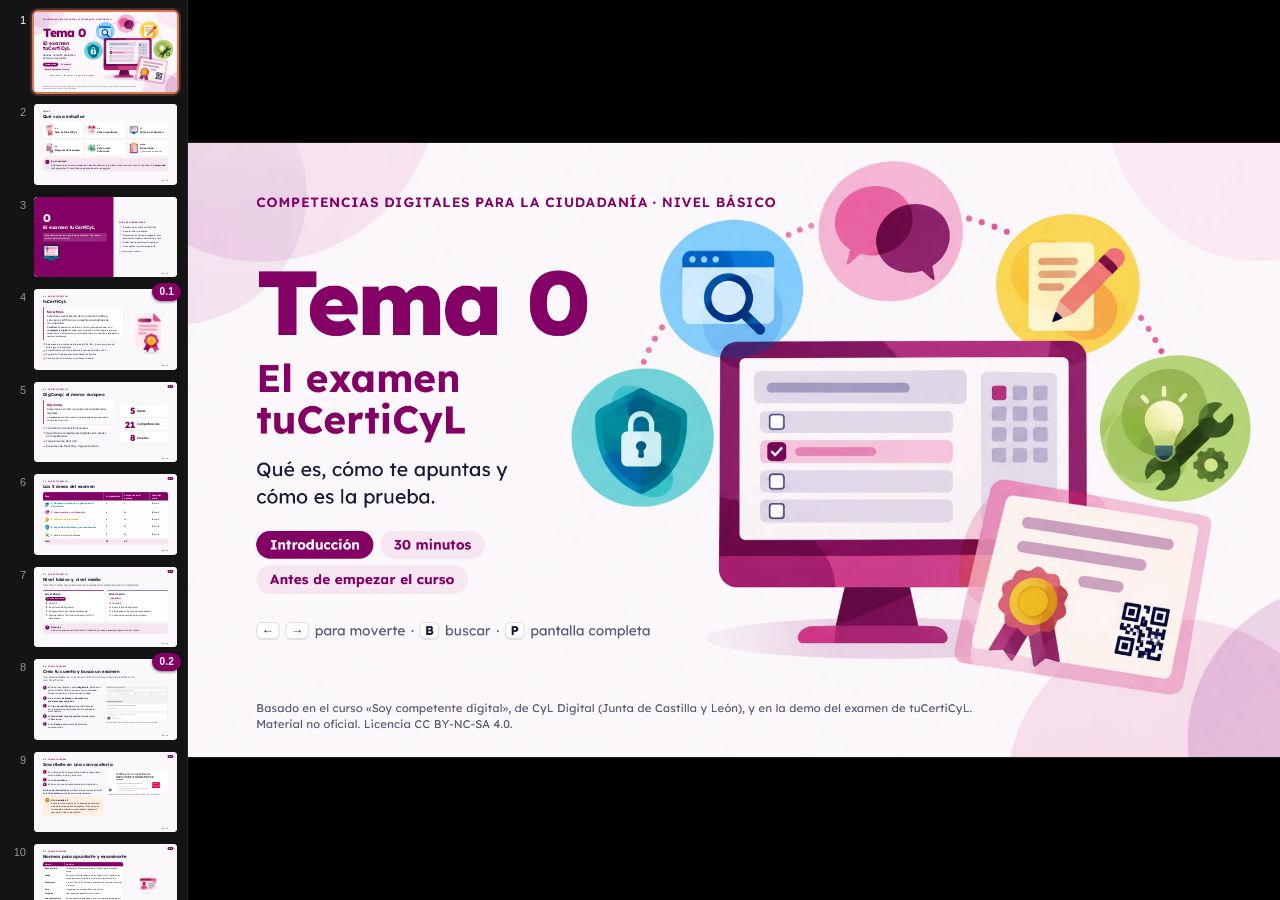
==== tema0/index.html @ 8c44b646 "Curso «Competencias digitales para la ciudadanía», nivel básico Temas 0 a 5 y simulacro del examen t" ====
<!DOCTYPE html>
<html lang="es">
<head>
<meta charset="utf-8">
<meta name="viewport" content="width=device-width, initial-scale=1">
<title>Tema 0 · El examen tuCertiCyL</title>
<link rel="preconnect" href="https://fonts.googleapis.com">
<link rel="preconnect" href="https://fonts.gstatic.com" crossorigin>
<link href="https://fonts.googleapis.com/css2?family=Lexend:wght@400;500;600;700;800&family=JetBrains+Mono:wght@500&display=swap" rel="stylesheet">
<link rel="icon" href="../assets/img/favicon.svg">
<link rel="stylesheet" href="../assets/cdc.css">
<style>
  /* Estilos propios del tema 0 (prefijo t0-) */
  /* Índice: 5 apartados y el Comprueba, en 3 columnas */
  .t0-indice { grid-template-columns: repeat(3, 1fr); gap: 24px; }
  .t0-indice a { grid-template-columns: 110px 1fr; gap: 22px; padding: 24px 26px; }
  .t0-indice .ico { width: 110px; }
  .t0-indice h3 { font-size: 32px; margin: 4px 0 6px; }
  /* Nombre de área con su icono y su color */
  .t0-area { display: flex; align-items: center; gap: 18px; color: var(--c); }
  .t0-area img { width: 60px; height: auto; flex: none; }
  .tabla tr.t0-total td { background: var(--area-claro); }
  /* Cómo se aprueba: un cuadrado por pregunta (oscuro = mínimo, claro = objetivo del curso) */
  .t0-cuadros { background: var(--blanco); border-radius: var(--radio); box-shadow: var(--sombra); padding: 26px 32px; display: flex; flex-direction: column; gap: 12px; font-size: var(--type-caption); }
  .t0-cuadros-tit { font-size: var(--type-small); font-weight: 700; }
  .t0-cuadros i { display: inline-block; width: 18px; height: 18px; border-radius: 4px; border: 2px solid var(--linea); background: var(--blanco); flex: none; }
  .t0-cuadros i.m { background: var(--ciruela); border-color: var(--ciruela); }
  .t0-cuadros i.o { background: var(--rosa); border-color: var(--rosa); }
  .t0-cuadros .leyenda { display: flex; flex-wrap: wrap; gap: 6px 26px; color: var(--gris); margin-bottom: 6px; }
  .t0-cuadros .leyenda span { display: inline-flex; align-items: center; gap: 10px; }
  .t0-cuadros .fila { display: grid; grid-template-columns: 228px 1fr 100px 78px 86px; align-items: center; gap: 8px; }
  .t0-cuadros .fila .a { font-weight: 600; white-space: nowrap; }
  .t0-cuadros .fila .q { display: flex; gap: 3px; }
  .t0-cuadros .fila .n { text-align: center; font-weight: 600; }
  .t0-cuadros .fila.cab-f { color: var(--gris); font-size: 20px; border-bottom: 2px solid var(--linea); padding-bottom: 6px; }
  .t0-cuadros .fila.cab-f .a, .t0-cuadros .fila.cab-f .n { font-weight: 600; }
  .t0-cuadros .total { border-top: 2px solid var(--linea); padding-top: 14px; margin-top: 4px; display: flex; flex-direction: column; gap: 12px; }
  .t0-cuadros .barra { position: relative; height: 26px; border-radius: 6px; background: var(--linea); margin-bottom: 30px; }
  .t0-cuadros .barra span { position: absolute; left: 0; top: 0; bottom: 0; background: var(--ciruela); border-radius: 6px; }
  .t0-cuadros .barra b { position: absolute; top: 100%; transform: translateX(-50%); margin-top: 4px; font-size: 22px; }
  /* Cifras grandes con su explicación */
  .t0-cifras { display: flex; flex-direction: column; gap: 22px; }
  .t0-cifra { display: flex; align-items: center; gap: 28px; background: var(--blanco); border-radius: var(--radio); padding: 18px 34px; box-shadow: var(--sombra); }
  .t0-cifra .cifra { font-size: 120px; min-width: 170px; text-align: right; }
  .t0-cifra .tx { font-size: var(--type-subtitle); font-weight: 600; line-height: 1.2; }
  .t0-cifra-v { display: flex; flex-direction: column; gap: 6px; }
  .t0-cifra-v .cifra { font-size: 130px; }
  /* Captura de la demo con marcas numeradas */
  .t0-pantalla { display: grid; grid-template-columns: 1fr auto; gap: 56px; align-items: start; }
  .t0-marcas { position: relative; width: fit-content; }
  .t0-marcas img { display: block; height: 590px; width: auto; border-radius: 16px; border: 2px solid var(--linea); box-shadow: 0 10px 40px rgba(26, 24, 56, .16); background: #fff; }
  .t0-m { position: absolute; width: 44px; height: 44px; margin: -22px 0 0 -22px; border-radius: 50%; background: var(--ciruela); color: #fff; font: 700 24px/44px 'Lexend', sans-serif; text-align: center; box-shadow: 0 0 0 4px #fff, 0 4px 14px rgba(0, 0, 0, .3); }
  /* Icono pequeño recortado del panel de la demo */
  .t0-icono-panel { height: 52px; width: auto; vertical-align: middle; border-radius: 8px; border: 2px solid var(--linea); background: #fff; margin: 0 6px; }
  /* Botón al tema siguiente sobre el fondo ciruela */
  .t0-btn-tema { background: var(--amarillo); color: var(--texto); }
  /* Portada: el subtítulo no llega a la ilustración */
  .portada > .sub:not(.marca):not(.pie-credito) { max-width: 520px; }
  /* Tablas: columnas que no se parten */
  .t0-sin-corte td:last-child, .t0-sin-corte th:last-child { white-space: nowrap; }
  .t0-sin-corte-1 td:first-child { white-space: nowrap; }
  /* Reto de práctica en dos columnas: enunciado y pista a la izquierda; opciones y corrección a la derecha */
  .t0-reto .preg { display: grid; grid-template-columns: 1fr 1fr; grid-auto-flow: row dense; column-gap: 56px; row-gap: 20px; align-content: start; }
  .t0-reto .preg > * { grid-column: 1; }
  .t0-reto .preg > .opciones { grid-column: 2; grid-row: 1 / span 3; align-self: start; }
  .t0-reto .preg > .pista-pasos { grid-row: 4 / span 2; }
  .t0-reto .preg > .botones { grid-column: 2; grid-row: 4; }
  .t0-reto .preg > .fb { grid-column: 2; grid-row: 5; }
  section.oscura .tarjeta.t0-fin { color: var(--texto); max-width: 620px; }
</style>
</head>
<body>

<deck-stage width="1920" height="1080">

<!-- ======================= Portada, índice y objetivos ======================= -->

<section class="portada" data-label="Portada" style="background-image:url(img/portada.webp)">
  <a class="marca" href="../">Competencias digitales para la ciudadanía · Nivel básico</a>
  <p class="num">Tema 0</p>
  <h1>El examen tuCertiCyL</h1>
  <p class="sub">Qué es, cómo te apuntas y cómo es la prueba.</p>
  <div class="datos"><span class="pill">Introducción</span><span class="pill clara">30 minutos</span><span class="pill clara">Antes de empezar el curso</span></div>
  <p class="pista-teclas"><kbd>←</kbd><kbd>→</kbd> para moverte <span>·</span> <kbd>B</kbd> buscar <span>·</span> <kbd>P</kbd> pantalla completa</p>
  <p class="pie-credito">Basado en el curso «Soy competente digital», de CyL Digital (Junta de Castilla y León), y en la demo del examen de tuCertiCyL. Material no oficial. Licencia CC BY-NC-SA 4.0.</p>
</section>

<section class="s" data-label="Índice">
  <div class="cab"><p class="etq">Tema 0</p><h2>Qué vas a estudiar</h2></div>
  <div class="cuerpo">
    <div class="indice-comp t0-indice">
      <a href="#c01"><img class="ico" src="img/ia/certificado.webp" alt=""><div><span class="n">0.1</span><h3>Qué es tuCertiCyL</h3></div></a>
      <a href="#c02"><img class="ico" src="img/ia/calendario.webp" alt=""><div><span class="n">0.2</span><h3>Cómo apuntarse</h3></div></a>
      <a href="#c03"><img class="ico" src="img/ia/examen.webp" alt=""><div><span class="n">0.3</span><h3>Cómo es el examen</h3></div></a>
      <a href="#c04"><img class="ico" src="img/ia/certificado-qr.webp" alt=""><div><span class="n">0.4</span><h3>Después del examen</h3></div></a>
      <a href="#c05"><img class="ico" src="img/ia/plan.webp" alt=""><div><span class="n">0.5</span><h3>Cómo usar este curso</h3></div></a>
      <a href="#comprueba"><img class="ico" src="img/ia/consejos.webp" alt=""><div><span class="n">Al final</span><h3>Comprueba</h3><span class="estado-comp" data-comp="0"></span></div></a>
    </div>
    <div class="caja examen"><span class="tt">En el examen</span>Este tema no es un área del examen. Explica cómo es la prueba y cómo usar el curso. Al final hay un <b>Comprueba</b> de 3 preguntas. Tu resultado se guarda en este navegador.</div>
  </div>
</section>

<section class="competencia" data-label="Qué vas a saber hacer">
  <div class="izq">
    <p class="n">0</p>
    <h2>El examen tuCertiCyL</h2>
    <p class="examen">Este tema no tiene preguntas en el examen. Te prepara para el día de la prueba.</p>
    <img class="ico" src="img/ia/examen.webp" alt="">
  </div>
  <div class="dcha">
    <h3>Qué vas a saber hacer</h3>
    <ol>
      <li>Explicar qué certifica tuCertiCyL.</li>
      <li>Apuntarte a un examen.</li>
      <li>Reconocer los tipos de pregunta: test, emparejar, ordenar, simulación y reto.</li>
      <li>Saber qué necesitas para aprobar.</li>
      <li>Usar este curso para prepararte.</li>
    </ol>
    <span class="estado-comp" data-comp="0"></span>
  </div>
</section>

<!-- ======================= 0.1 Qué es tuCertiCyL ======================= -->

<section class="s" data-label="tuCertiCyL" data-seccion="0.1" data-deck-id="c01" data-deck-section="0.1">
  <div class="cab"><p class="etq">0.1 · Qué es tuCertiCyL</p><h2>tuCertiCyL</h2></div>
  <div class="cuerpo">
    <div class="cols c-2-1 centro">
      <div style="display:flex;flex-direction:column;gap:28px">
        <div class="def"><span class="t">tuCertiCyL</span><p>tuCertiCyL es el sistema de la Junta de Castilla y León para certificar las competencias digitales de la ciudadanía.</p><p class="peq"><b>Certificar</b> es demostrar de forma oficial lo que sabes hacer. Una <b>competencia digital</b> es saber usar Internet y la tecnología para una tarea: buscar información, comunicarte, crear contenidos, protegerte o resolver problemas.</p></div>
        <ul class="lista peq">
          <li>Se parece a los niveles de idiomas (A1, A2, B1…), pero para el uso de Internet y la tecnología.</li>
          <li>El certificado es oficial: lo firma la Junta de Castilla y León.</li>
          <li>Es gratuito. Puedes examinarte desde los 14 años.</li>
          <li>Sirve para tu currículum y para buscar trabajo.</li>
        </ul>
      </div>
      <img class="ico g" src="img/ia/certificado.webp" alt="">
    </div>
  </div>
</section>

<section class="s" data-label="DigComp: el marco europeo" data-seccion="0.1">
  <div class="cab"><p class="etq">0.1 · Qué es tuCertiCyL</p><h2>DigComp: el marco europeo</h2></div>
  <div class="cuerpo">
    <div class="cols c-3-2 centro">
      <div style="display:flex;flex-direction:column;gap:28px">
        <div class="def"><span class="t">DigComp</span><p>DigComp es el marco europeo de competencias digitales.</p><p class="peq">Un <b>marco</b> es una lista común que dice qué tienes que saber hacer y en qué nivel.</p></div>
        <ul class="lista">
          <li>Lo ha hecho la Comisión Europea.</li>
          <li>Organiza las competencias digitales en 5 áreas y 21 competencias.</li>
          <li>Tiene 8 niveles, del 1 al 8.</li>
          <li>El examen de tuCertiCyL sigue este marco.</li>
        </ul>
      </div>
      <div class="t0-cifras">
        <div class="t0-cifra"><span class="cifra">5</span><span class="tx">áreas</span></div>
        <div class="t0-cifra"><span class="cifra">21</span><span class="tx">competencias</span></div>
        <div class="t0-cifra"><span class="cifra">8</span><span class="tx">niveles</span></div>
      </div>
    </div>
  </div>
</section>

<section class="s" data-label="Las 5 áreas del examen" data-seccion="0.1">
  <div class="cab"><p class="etq">0.1 · Qué es tuCertiCyL</p><h2>Las 5 áreas del examen</h2></div>
  <div class="cuerpo">
    <table class="tabla">
      <tr><th>Área</th><th>Competencias</th><th>Preguntas en el examen</th><th>Tema del curso</th></tr>
      <tr><td><span class="t0-area" style="--c:var(--a1)"><img src="../assets/img/area-informacion.webp" alt="">1 · Búsqueda, evaluación y gestión de la información</span></td><td>3</td><td>9</td><td>Tema 1</td></tr>
      <tr><td><span class="t0-area" style="--c:var(--a2)"><img src="../assets/img/area-comunicacion.webp" alt="">2 · Comunicación y colaboración</span></td><td>6</td><td>18</td><td>Tema 2</td></tr>
      <tr><td><span class="t0-area" style="--c:var(--a3)"><img src="../assets/img/area-creacion.webp" alt="">3 · Creación de contenidos</span></td><td>4</td><td>12</td><td>Tema 3</td></tr>
      <tr><td><span class="t0-area" style="--c:var(--a4)"><img src="../assets/img/area-seguridad.webp" alt="">4 · Seguridad, bienestar y uso responsable</span></td><td>4</td><td>12</td><td>Tema 4</td></tr>
      <tr><td><span class="t0-area" style="--c:var(--a5)"><img src="../assets/img/area-problemas.webp" alt="">5 · Resolución de problemas</span></td><td>4</td><td>12</td><td>Tema 5</td></tr>
      <tr class="t0-total"><td>Total</td><td><b>21</b></td><td><b>63</b></td><td></td></tr>
    </table>
  </div>
</section>

<section class="s" data-label="Nivel básico y nivel medio" data-seccion="0.1">
  <div class="cab"><p class="etq">0.1 · Qué es tuCertiCyL</p><h2>Nivel básico y nivel medio</h2><p class="entrada">tuCertiCyL tiene dos exámenes de competencias digitales para la ciudadanía.</p></div>
  <div class="cuerpo">
    <div class="tarjetas" style="--n:2">
      <div class="tarjeta"><h3>Nivel básico</h3><span class="pill" style="align-self:flex-start">Es el de este curso</span><ul class="lista peq"><li>Nivel A2.</li><li>Es el nivel 2 de DigComp.</li><li>63 preguntas: 3 por cada competencia.</li><li>Para aprobar: el 50 % de cada área y el 75 % del examen.</li></ul></div>
      <div class="tarjeta" style="border-top-color:var(--gris)"><h3>Nivel medio</h3><span class="pill clara" style="align-self:flex-start">Más difícil</span><ul class="lista peq"><li>Nivel B2.</li><li>Es el nivel 4 de DigComp.</li><li>63 preguntas: 3 por cada competencia.</li><li>Las mismas normas para aprobar.</li></ul></div>
    </div>
    <div class="caja"><span class="tt">Después</span>Este curso prepara el nivel básico. Cuando lo apruebes, puedes preparar el nivel medio.</div>
  </div>
</section>

<!-- ======================= 0.2 Cómo apuntarse ======================= -->

<section class="s" data-label="Crea tu cuenta y busca un examen" data-seccion="0.2" data-deck-id="c02" data-deck-section="0.2">
  <div class="cab"><p class="etq">0.2 · Cómo apuntarse</p><h2>Crea tu cuenta y busca un examen</h2><p class="entrada">Una <b>convocatoria</b> es un examen con fecha, hora y lugar. Te apuntas en la web tucerticyl.es.</p></div>
  <div class="cuerpo">
    <div class="cols" style="grid-template-columns:1fr 1.05fr;gap:56px">
      <ol class="pasos peq">
        <li>Entra en tucerticyl.es y pulsa <b>Regístrate</b>. Escribe tus datos, tu DNI o NIE, tu correo y una contraseña. Activa la cuenta con el correo que te llega.</li>
        <li>Abre el menú <b>Exámenes › Buscador de próximas convocatorias</b>.</li>
        <li>En <b>Tipo de certificación</b>, elige «Certificación en competencias digitales para la ciudadanía: nivel básico».</li>
        <li>En <b>Modalidad</b>, elige <b>Presencial</b>. Después elige tu <b>Provincia</b>.</li>
        <li>Pulsa <b>Buscar</b>. Sale la lista de próximas convocatorias.</li>
      </ol>
      <div>
        <figure class="foto" style="height:470px"><img src="img/capturas/buscador.png" alt="Buscador de convocatorias de tucerticyl.es con el nivel básico y la modalidad presencial elegidos"><figcaption class="credito">Buscador de convocatorias. Captura de la web tucerticyl.es (Junta de Castilla y León), 24-10-2026.</figcaption></figure>
        <p class="fuente">Captura de la web tucerticyl.es (Junta de Castilla y León), 24-10-2026.</p>
      </div>
    </div>
  </div>
</section>

<section class="s" data-label="Inscríbete en una convocatoria" data-seccion="0.2">
  <div class="cab"><p class="etq">0.2 · Cómo apuntarse</p><h2>Inscríbete en una convocatoria</h2></div>
  <div class="cuerpo">
    <div class="cols" style="grid-template-columns:1fr 1fr;gap:56px">
      <div style="display:flex;flex-direction:column;gap:28px">
        <ol class="pasos peq" style="counter-reset:paso 5">
          <li>En la lista, pulsa la convocatoria que te venga bien: mira la fecha, la hora y el centro.</li>
          <li>Pulsa <b>Inscribirme</b>.</li>
          <li>Entra con tu cuenta para terminar la inscripción.</li>
        </ol>
        <p class="peq">El <b>plazo de inscripción</b> es el último día para apuntarte. El botón <b>Ver normas</b> abre las normas del examen.</p>
        <div class="caja aviso"><span class="tt">Si no puedes ir</span>Cancela la inscripción en tu área personal de la web antes de que acabe el plazo. Si no vas y no la cancelas, cuenta como suspenso: esperas 1 mes para volver a apuntarte.</div>
      </div>
      <div>
        <figure class="foto" style="height:300px"><img src="img/capturas/convocatoria.png" alt="Página de una convocatoria de nivel básico con los botones Inscribirme y Ver normas"><figcaption class="credito">Página de una convocatoria. Captura de la web tucerticyl.es (Junta de Castilla y León), 24-10-2026.</figcaption></figure>
        <p class="fuente">Captura de la web tucerticyl.es (Junta de Castilla y León), 24-10-2026.</p>
      </div>
    </div>
  </div>
</section>

<section class="s" data-label="Normas para apuntarte y examinarte" data-seccion="0.2">
  <div class="cab"><p class="etq">0.2 · Cómo apuntarse</p><h2>Normas para apuntarte y examinarte</h2></div>
  <div class="cuerpo">
    <div class="cols c-2-1 centro">
      <table class="tabla peq">
        <tr><th>Norma</th><th>Qué dice</th></tr>
        <tr><td>Edad mínima</td><td>14 años para el examen presencial. 18 años para el examen online.</td></tr>
        <tr><td>Dónde</td><td>En un centro certificador, como los Espacios CyL Digital de las capitales de provincia. Desde los 18 años, también online.</td></tr>
        <tr><td>Documento</td><td>Lleva tu DNI o NIE. Durante el examen está encima de la mesa, a la vista.</td></tr>
        <tr><td>Hora</td><td>Llega al centro al menos 30 minutos antes.</td></tr>
        <tr><td>Prohibido</td><td>Usar apuntes o aparatos como el móvil.</td></tr>
        <tr><td>Una convocatoria por nivel</td><td>Solo puedes estar apuntado a una convocatoria de cada nivel.</td></tr>
        <tr><td>Si suspendes o no vas</td><td>Esperas 1 mes para volver a apuntarte.</td></tr>
      </table>
      <img class="ico m" src="img/ia/dni.webp" alt="">
    </div>
  </div>
</section>

<section class="s" data-label="Adaptaciones y lectura fácil" data-seccion="0.2">
  <div class="cab"><p class="etq">0.2 · Cómo apuntarse</p><h2>Adaptaciones del examen</h2><p class="entrada">Puedes pedir más tiempo, un ordenador adaptado o preguntas accesibles.</p></div>
  <div class="cuerpo">
    <div class="cols c-2-1 centro">
      <div style="display:flex;flex-direction:column;gap:24px">
        <div class="def"><span class="t">Lectura fácil</span><p>La <b>lectura fácil</b> es una forma de escribir con frases cortas y palabras sencillas.</p><p class="peq">El examen de nivel básico tiene una versión en lectura fácil. La ha adaptado Plena inclusión Castilla y León.</p></div>
        <div class="ruta-bloque"><span class="donde">Cómo se pide: al inscribirte o después, en tu área personal</span><div class="ruta"><span>Área personal</span><i>›</i><span>Próximos exámenes</span><i>›</i><span class="disp">Icono de accesibilidad</span></div></div>
        <div class="caja aviso"><span class="tt">Atención</span>Pídelo al menos 1 semana antes del examen. Necesitas un documento oficial que lo justifique.</div>
      </div>
      <img class="ico g" src="img/ia/adaptaciones.webp" alt="">
    </div>
  </div>
</section>

<!-- ======================= 0.3 Cómo es el examen ======================= -->

<section class="s" data-label="63 preguntas en 90 minutos" data-seccion="0.3" data-deck-id="c03" data-deck-section="0.3">
  <div class="cab"><p class="etq">0.3 · Cómo es el examen</p><h2>63 preguntas en 90 minutos</h2></div>
  <div class="cuerpo">
    <div class="tarjetas" style="--n:3">
      <div class="tarjeta sin-borde t0-cifra-v"><span class="cifra">63</span><p>preguntas: 3 por cada una de las 21 competencias.</p></div>
      <div class="tarjeta sin-borde t0-cifra-v"><span class="cifra">90</span><p>minutos: 1 hora y media.</p></div>
      <div class="tarjeta sin-borde t0-cifra-v"><span class="cifra">85</span><p>segundos de media por pregunta: 1 minuto y 25 segundos.</p></div>
    </div>
    <p>En cada competencia hay:</p>
    <div class="tarjetas" style="--n:2">
      <div class="tarjeta"><h3>2 preguntas de conocimientos</h3><p>Son de teoría. Por ejemplo, un test.</p></div>
      <div class="tarjeta"><h3>1 pregunta de habilidades</h3><p>Es práctica. Por ejemplo, una simulación o un reto.</p></div>
    </div>
    <div class="caja"><span class="tt">Cada examen es distinto</span>El programa del examen elige las preguntas al azar para cada persona.</div>
  </div>
</section>

<section class="s" data-label="Cómo se aprueba" data-seccion="0.3">
  <div class="cab"><p class="etq">0.3 · Cómo es el examen</p><h2>Cómo se aprueba</h2></div>
  <div class="cuerpo">
    <div class="cols" style="grid-template-columns:1fr 1.55fr;gap:44px">
      <div style="display:flex;flex-direction:column;gap:28px">
        <div class="def"><span class="t">Para aprobar</span><p>Aciertas al menos el <b>50 %</b> de las preguntas de cada área.</p><p>Y aciertas al menos el <b>75 %</b> de todas las preguntas del examen.</p></div>
        <p class="peq">Es la norma del examen real (ficha oficial). La demo pide más: el 75 % de cada área.</p>
        <div class="caja examen"><span class="tt">En este curso</span>El curso te prepara para acertar el 75 % en cada área. Así apruebas con las dos normas.</div>
      </div>
      <div class="t0-cuadros">
        <p class="t0-cuadros-tit">Cada cuadrado es una pregunta del examen</p>
        <div class="leyenda"><span><i class="m"></i>Mínimo para aprobar (50 %)</span><span><i class="o"></i>Objetivo del curso (75 %)</span><span><i></i>Resto</span></div>
        <div class="fila cab-f"><span class="a">Área</span><span class="q"></span><span class="n">Preguntas</span><span class="n">Mínimo</span><span class="n">Objetivo</span></div>
        <div class="fila"><span class="a">1 · Información</span><span class="q"><i class="m"></i><i class="m"></i><i class="m"></i><i class="m"></i><i class="m"></i><i class="o"></i><i class="o"></i><i></i><i></i></span><span class="n">9</span><span class="n">5</span><span class="n">7</span></div>
        <div class="fila"><span class="a">2 · Comunicación</span><span class="q"><i class="m"></i><i class="m"></i><i class="m"></i><i class="m"></i><i class="m"></i><i class="m"></i><i class="m"></i><i class="m"></i><i class="m"></i><i class="o"></i><i class="o"></i><i class="o"></i><i class="o"></i><i class="o"></i><i></i><i></i><i></i><i></i></span><span class="n">18</span><span class="n">9</span><span class="n">14</span></div>
        <div class="fila"><span class="a">3 · Creación</span><span class="q"><i class="m"></i><i class="m"></i><i class="m"></i><i class="m"></i><i class="m"></i><i class="m"></i><i class="o"></i><i class="o"></i><i class="o"></i><i></i><i></i><i></i></span><span class="n">12</span><span class="n">6</span><span class="n">9</span></div>
        <div class="fila"><span class="a">4 · Seguridad</span><span class="q"><i class="m"></i><i class="m"></i><i class="m"></i><i class="m"></i><i class="m"></i><i class="m"></i><i class="o"></i><i class="o"></i><i class="o"></i><i></i><i></i><i></i></span><span class="n">12</span><span class="n">6</span><span class="n">9</span></div>
        <div class="fila"><span class="a">5 · Problemas</span><span class="q"><i class="m"></i><i class="m"></i><i class="m"></i><i class="m"></i><i class="m"></i><i class="m"></i><i class="o"></i><i class="o"></i><i class="o"></i><i></i><i></i><i></i></span><span class="n">12</span><span class="n">6</span><span class="n">9</span></div>
        <div class="total">
          <p><b>Todo el examen:</b> 63 preguntas. Tienes que acertar al menos <b>48</b> (el 75 %).</p>
          <div class="barra" role="img" aria-label="Barra de 63 preguntas con 48 marcadas: el 75 %"><span style="width:76.19%"></span><b style="left:76.19%">48</b></div>
        </div>
      </div>
    </div>
  </div>
</section>

<section class="s" data-label="La pantalla del examen" data-seccion="0.3">
  <div class="cab"><p class="etq">0.3 · Cómo es el examen</p><h2>La pantalla del examen</h2><p class="entrada">Respondes en el orden que quieras. Puedes cambiar una respuesta, salvo en las simulaciones.</p></div>
  <div class="cuerpo">
    <div class="t0-pantalla">
      <ol class="pasos peq">
        <li><b>La pregunta.</b> Debajo, en rojo, cómo responder.</li>
        <li><b>Marcar ☆</b>: para revisarla después.</li>
        <li><b>Guardar</b>: guarda tu respuesta. Púlsalo siempre.</li>
        <li><b>Tiempo</b> que te queda.</li>
        <li><b>Preguntas respondidas.</b></li>
        <li><b>Finalizar examen</b>: terminas y ves el resultado.</li>
        <li><b>Panel por áreas</b>: pulsa un número para ir a esa pregunta. Las respondidas salen en rosa. La pregunta en la que estás también.</li>
      </ol>
      <div>
        <div class="t0-marcas">
          <img src="img/cyl/pantalla.png" alt="Pantalla de la pregunta 1 de la demo: la pregunta a la izquierda y el panel a la derecha">
          <span class="t0-m" style="left:-1.5%;top:16.6%">1</span>
          <span class="t0-m" style="left:54%;top:3.8%">2</span>
          <span class="t0-m" style="left:25.5%;top:94.6%">3</span>
          <span class="t0-m" style="left:73%;top:6.3%">4</span>
          <span class="t0-m" style="left:73%;top:13.8%">5</span>
          <span class="t0-m" style="left:78.5%;top:21.3%">6</span>
          <span class="t0-m" style="left:73%;top:31.8%">7</span>
        </div>
        <p class="fuente">Pantalla de la pregunta 1 de la demo de tuCertiCyL (Junta de Castilla y León).</p>
      </div>
    </div>
  </div>
</section>

<section class="s" data-label="Preguntas de test, emparejar y ordenar" data-seccion="0.3">
  <div class="cab"><p class="etq">0.3 · Cómo es el examen</p><h2>Preguntas de test, emparejar y ordenar</h2></div>
  <div class="cuerpo">
    <table class="tabla peq">
      <tr><th>Tipo</th><th>Cómo respondes</th><th>Ejemplo de la demo</th></tr>
      <tr><td>Test de una respuesta</td><td>Eliges una opción.</td><td>Pregunta 2: ¿cuál es la fuente más fiable?</td></tr>
      <tr><td>Test de varias respuestas</td><td>Eliges todas las correctas. El enunciado dice «puede haber más de una». A veces las opciones son imágenes.</td><td>Pregunta 1: ¿qué elementos son navegadores web?</td></tr>
      <tr><td>Emparejar</td><td>Ordenas la segunda lista para que cada elemento quede junto a su pareja.</td><td>Pregunta 9: SMS, chat y email.</td></tr>
      <tr><td>Ordenar</td><td>Pones los elementos en orden.</td><td>No sale en la demo. Hay una en el Comprueba de este tema.</td></tr>
    </table>
    <div class="cols c-3-2 centro" style="gap:48px">
      <div>
        <figure class="foto" style="height:250px"><img src="img/cyl/emparejar.png" alt="Pregunta de emparejar de la demo: SMS, chat y email con sus características"><figcaption class="credito">Pregunta 9 de la demo de tuCertiCyL (Junta de Castilla y León).</figcaption></figure>
        <p class="fuente">Pregunta 9 de la demo de tuCertiCyL (Junta de Castilla y León). En la captura ya está resuelta.</p>
      </div>
      <div class="caja"><span class="tt">Emparejar</span>La primera lista no se mueve. Arrastra los elementos de la segunda («ORDENA ESTA LISTA»). En este curso también puedes pulsar dos elementos para cambiarlos de sitio.</div>
    </div>
  </div>
</section>

<section class="s" data-label="Simulaciones" data-seccion="0.3">
  <div class="cab"><p class="etq">0.3 · Cómo es el examen</p><h2>Simulaciones</h2></div>
  <div class="cuerpo">
    <div class="cols c-3-2">
      <div style="display:flex;flex-direction:column;gap:28px">
        <div class="def"><span class="t">Simulación</span><p>Una simulación imita una pantalla de Windows o de un programa. Haces clic como en el ordenador de verdad.</p><p class="peq">En el panel, la lleva el icono ► (play): <img class="t0-icono-panel" src="img/cyl/icono-sim.png" alt="Pregunta 13 con el icono de simulación"></p></div>
        <ul class="lista peq">
          <li>Puedes fallar un clic. Con el segundo clic fallado, la pregunta queda <b>anulada</b>: no cuenta.</li>
          <li>Es la única pregunta en la que no puedes cambiar la respuesta.</li>
          <li>No puedes usar atajos de teclado, salvo que el enunciado lo diga.</li>
          <li>A veces también escribes un texto. Por ejemplo, una dirección de correo.</li>
          <li>Las pantallas son de Windows 10 y de programas antiguos, como Outlook 2016.</li>
        </ul>
      </div>
      <div>
        <figure class="foto" style="height:600px"><img src="img/cyl/simulacion.png" alt="Pregunta 13 de la demo: simulación del escritorio de Windows 10 con un pendrive"><figcaption class="credito">Pregunta 13 de la demo de tuCertiCyL (Junta de Castilla y León).</figcaption></figure>
        <p class="fuente">Pregunta 13 de la demo de tuCertiCyL (Junta de Castilla y León).</p>
      </div>
    </div>
  </div>
</section>

<section class="s" data-label="Prueba una simulación" data-seccion="0.3">
  <div class="cab"><p class="etq">0.3 · Prueba · pregunta 13 de la demo</p><h2>Prueba una simulación</h2></div>
  <div class="cuerpo">
    <div class="preg-bloque"><script type="application/json">
      {"tipo": "simulacion", "sim": "q13-usb", "ancho": 960,
       "enunciado": "Desconecta con seguridad el pendrive usb que tienes conectado en tu ordenador.",
       "instrucciones": "Haz la tarea en la pantalla, como en un ordenador de verdad. No uses atajos de teclado. Estas pantallas son las de la demo oficial del examen (Windows 10).",
       "explicacion": "Para quitar un USB sin perder datos, primero lo expulsas. Haz clic derecho en el icono PEN_DRIVE y elige **Expulsar**. Lo estudiarás en el tema 4."}
    </script></div>
    <p class="fuente">Pantallas de la pregunta 13 de la demo de tuCertiCyL (Junta de Castilla y León).</p>
  </div>
</section>

<section class="s" data-label="Retos" data-seccion="0.3">
  <div class="cab"><p class="etq">0.3 · Cómo es el examen</p><h2>Retos</h2></div>
  <div class="cuerpo">
    <div class="cols c-3-2">
      <div style="display:flex;flex-direction:column;gap:28px">
        <div class="def"><span class="t">Reto</span><p>Un reto es un ejercicio práctico con el ordenador. Lo resuelves con un programa, fuera del navegador.</p><p class="peq">En el panel, lo lleva el icono de un monitor: <img class="t0-icono-panel" src="img/cyl/icono-reto.png" alt="Pregunta 10 con el icono de reto"></p></div>
        <ol class="pasos peq">
          <li>Pulsa <b>Descargar</b> para bajar el archivo.</li>
          <li>Minimiza el navegador. No lo cierres.</li>
          <li>Abre el archivo con Office o LibreOffice y haz lo que pide el enunciado.</li>
          <li>Vuelve al navegador. Escribe la respuesta o elígela entre las opciones.</li>
          <li>Pulsa <b>Guardar</b>.</li>
        </ol>
      </div>
      <div style="display:flex;flex-direction:column;gap:20px">
        <div>
          <figure class="foto" style="height:420px"><img src="img/cyl/reto.png" alt="Pregunta 10 de la demo: reto con una hoja de cálculo para descargar y cuatro opciones"><figcaption class="credito">Pregunta 10 de la demo de tuCertiCyL (Junta de Castilla y León).</figcaption></figure>
          <p class="fuente">Pregunta 10 de la demo de tuCertiCyL (Junta de Castilla y León).</p>
        </div>
        <div class="caja ok"><span class="tt">Lo que cuenta</span>Solo cuenta el resultado, no cómo lo haces.</div>
      </div>
    </div>
  </div>
</section>

<section class="s" data-label="Prueba un reto" data-seccion="0.3">
  <div class="cab"><p class="etq">0.3 · Prueba · pregunta 10 de la demo</p><h2>Prueba un reto</h2></div>
  <div class="cuerpo">
    <div class="preg-bloque t0-reto"><script type="application/json">
      {"tipo": "reto", "archivo": "retos/Cuentas.xlsx",
       "enunciado": "Descárgate la siguiente hoja de cálculo, ábrela y suma la columna B en el lugar indicado. A continuación marca cuál es la cantidad resultante.",
       "instrucciones": "Descarga el archivo y resuélvelo con Excel. No cierres el navegador. Después elige la respuesta.",
       "pista": ["Abre el archivo con **Excel**.", "Haz clic en la celda **B20**, al lado de TOTAL.", "Escribe `=SUMA(B2:B19)` y pulsa **Intro**.", "Compara el resultado con las opciones, cifra a cifra."],
       "opciones": ["9169024545229 €", "9169025229", "19.710.717.050,00 €", "16.654.036.564,00"], "correcta": 1, "barajar": false,
       "explicacion": "La columna B suma 9169025229. Las otras opciones tienen otras cifras. En un reto, comprueba todas las cifras antes de elegir. Solo cuenta el resultado: también vale LibreOffice Calc."}
    </script></div>
    <p class="fuente">Archivo de la pregunta 10 de la demo de tuCertiCyL (Junta de Castilla y León).</p>
  </div>
</section>

<section class="s" data-label="Consejos para el día del examen" data-seccion="0.3">
  <div class="cab"><p class="etq">0.3 · Cómo es el examen</p><h2>Consejos para el día del examen</h2></div>
  <div class="cuerpo">
    <div class="cols c-2-1 centro">
      <ul class="lista">
        <li>Llega 30 minutos antes. Lleva tu DNI o NIE.</li>
        <li>Lee el enunciado entero antes de responder.</li>
        <li>En las simulaciones, mira toda la pantalla antes de hacer clic.</li>
        <li>Pulsa <b>Guardar</b> en cada pregunta. Si dudas, pulsa <b>Marcar</b> y vuelve al final.</li>
        <li>Mira el tiempo de vez en cuando. Tienes unos 85 segundos por pregunta.</li>
        <li>En los retos, minimiza el navegador. No lo cierres.</li>
      </ul>
      <img class="ico g" src="img/ia/consejos.webp" alt="">
    </div>
  </div>
</section>

<!-- ======================= 0.4 Después del examen ======================= -->

<section class="s" data-label="El resultado y el certificado" data-seccion="0.4" data-deck-id="c04" data-deck-section="0.4">
  <div class="cab"><p class="etq">0.4 · Después del examen</p><h2>El resultado y el certificado</h2></div>
  <div class="cuerpo">
    <div class="cols c-3-2">
      <div style="display:flex;flex-direction:column;gap:26px">
        <p>Al pulsar <b>Finalizar examen</b>, ves el resultado: el porcentaje de aciertos de cada área y la nota global. <b>Apto</b> significa aprobado.</p>
        <p class="peq gris" style="font-weight:700">SI APRUEBAS, DESCARGA TU CERTIFICADO</p>
        <ol class="pasos peq">
          <li>Entra en tucerticyl.es con tu cuenta.</li>
          <li>Arriba a la derecha, pulsa tu nombre y entra en <b>Mi perfil</b>.</li>
          <li>Busca el apartado <b>Certificados obtenidos</b>.</li>
          <li>Pulsa el icono de la flecha hacia abajo. El certificado se descarga en PDF.</li>
        </ol>
        <p class="peq">Tus notas también están en tu área personal, en la pestaña <b>Exámenes realizados</b> › <b>Ver notas</b>.</p>
      </div>
      <div>
        <figure class="foto" style="height:600px"><img src="img/cyl/resultado.png" alt="Pantalla de resultados de la demo: porcentaje de cada área y nota global Apto"><figcaption class="credito">Pantalla de resultados de la demo de tuCertiCyL (Junta de Castilla y León).</figcaption></figure>
        <p class="fuente">Pantalla de resultados de la demo de tuCertiCyL (Junta de Castilla y León).</p>
      </div>
    </div>
  </div>
</section>

<section class="s" data-label="Tu certificado" data-seccion="0.4">
  <div class="cab"><p class="etq">0.4 · Después del examen</p><h2>Tu certificado</h2></div>
  <div class="cuerpo">
    <div class="cols c-2-1 centro">
      <div style="display:flex;flex-direction:column;gap:26px">
        <table class="tabla">
          <tr><th>Qué tiene</th><th>Para qué sirve</th></tr>
          <tr><td>Firma de la Junta de Castilla y León</td><td>Es un certificado oficial y electrónico, en PDF.</td></tr>
          <tr><td>Código QR</td><td>Con la cámara del móvil, cualquiera comprueba que es auténtico y que está vigente. <b>Vigente</b> significa que no ha caducado.</td></tr>
          <tr><td>Fecha</td><td>Caduca a los 4 años.</td></tr>
          <tr><td>Icono de la cadena</td><td>Te da un enlace para compartirlo. Pulsa <b>Copiar enlace</b> y ponlo en tu currículum o en LinkedIn.</td></tr>
        </table>
        <p class="peq">También puedes comprobar un certificado en tucerticyl.es › <b>Exámenes</b> › <b>Verificar diploma</b>.</p>
      </div>
      <img class="ico g" src="img/ia/certificado-qr.webp" alt="">
    </div>
  </div>
</section>

<!-- ======================= 0.5 Cómo usar este curso ======================= -->

<section class="s" data-label="Cómo está organizado el curso" data-seccion="0.5" data-deck-id="c05" data-deck-section="0.5">
  <div class="cab"><p class="etq">0.5 · Cómo usar este curso</p><h2>Cómo está organizado el curso</h2></div>
  <div class="cuerpo">
    <div class="cols" style="grid-template-columns:1.3fr 1fr;gap:56px">
      <table class="tabla peq t0-sin-corte">
        <tr><th>Tema</th><th>Tiempo</th></tr>
        <tr><td>Tema 0 · El examen tuCertiCyL</td><td>30 minutos</td></tr>
        <tr><td>Tema 1 · Buscar y gestionar información</td><td>2 horas</td></tr>
        <tr><td>Tema 2 · Comunicación y colaboración</td><td>3 horas</td></tr>
        <tr><td>Tema 3 · Creación de contenidos</td><td>2 horas y media</td></tr>
        <tr><td>Tema 4 · Seguridad, bienestar y uso responsable</td><td>2 horas y media</td></tr>
        <tr><td>Tema 5 · Resolución de problemas</td><td>2 horas</td></tr>
        <tr><td>Simulacro del examen</td><td>1 hora y media</td></tr>
        <tr class="t0-total"><td>Total</td><td><b>Unas 14 horas</b></td></tr>
      </table>
      <div style="display:flex;flex-direction:column;gap:22px">
        <p class="peq gris" style="font-weight:700">CADA COMPETENCIA TIENE</p>
        <ol class="pasos peq">
          <li><b>Qué vas a saber hacer</b>: lo que aprendes.</li>
          <li><b>Explicación</b>: diapositivas con lo que entra en el examen.</li>
          <li><b>Así lo pregunta el examen</b>: una pregunta de la demo o del mismo estilo, explicada.</li>
          <li><b>Comprueba</b>: 3 preguntas como las del examen.</li>
        </ol>
        <p class="peq">Cada tema termina con un resumen y un test de repaso. Al final está el <b>simulacro</b>: un examen completo de 63 preguntas.</p>
      </div>
    </div>
  </div>
</section>

<section class="s" data-label="Tu plan de estudio" data-seccion="0.5">
  <div class="cab"><p class="etq">0.5 · Cómo usar este curso</p><h2>Tu plan de estudio</h2></div>
  <div class="cuerpo">
    <div class="cols c-3-2">
      <ol class="pasos">
        <li>Haz un tema por semana, en orden.</li>
        <li>Repite cada <b>Comprueba</b> hasta acertar las 3 preguntas.</li>
        <li>Haz la demo oficial en tucerticyl.es/demo.</li>
        <li>Haz el simulacro hasta acertar el 75 % en cada área.</li>
        <li>Apúntate al examen.</li>
      </ol>
      <div style="display:flex;flex-direction:column;gap:26px">
        <div class="tarjeta">
          <h3>Teclas del curso</h3>
          <p><kbd>←</kbd> <kbd>→</kbd> retroceder y avanzar</p>
          <p><kbd>B</kbd> buscar en el tema</p>
          <p><kbd>P</kbd> pantalla completa</p>
          <p>La pastilla de arriba a la derecha (por ejemplo, <b>0.5</b>) te lleva al índice del tema.</p>
        </div>
        <div class="caja aviso"><span class="tt">Tu progreso</span>Se guarda en este navegador. Usa siempre el mismo ordenador y el mismo navegador.</div>
      </div>
    </div>
  </div>
</section>

<!-- ======================= Comprueba y cierre ======================= -->

<section class="s" data-label="Comprueba del tema 0" data-seccion="R" data-deck-id="comprueba" data-deck-section="R">
  <div class="cab"><p class="etq">Tema 0 · El examen tuCertiCyL</p><h2>Comprueba lo que has aprendido</h2></div>
  <div class="cuerpo">
    <div class="comprueba" data-comp="0"><script type="application/json">[
      {"tipo": "test", "enunciado": "¿Cuántas preguntas tiene el examen de nivel básico?",
       "opciones": ["20", "21", "63", "90"], "correcta": 2,
       "explicacion": "El examen tiene 63 preguntas: 3 por cada una de las 21 competencias. La demo tiene solo 20. Y 90 son los minutos que dura."},
      {"tipo": "test", "enunciado": "En una simulación haces un clic en un sitio equivocado. ¿Qué pasa?",
       "opciones": ["La pregunta queda anulada", "Puedes intentarlo una vez más", "Puedes intentarlo todas las veces que quieras", "Pasas a la pregunta siguiente"], "correcta": 1,
       "explicacion": "En las simulaciones puedes fallar un clic. El segundo fallo anula la pregunta."},
      {"tipo": "ordenar", "enunciado": "Ordena los pasos para apuntarte a un examen.",
       "orden": ["Crear una cuenta en tucerticyl.es", "Entrar en el buscador de próximas convocatorias", "Elegir el nivel básico y pulsar Buscar", "Elegir una convocatoria y pulsar Inscribirme"],
       "explicacion": "Primero creas tu cuenta. Después buscas la convocatoria: eliges el nivel básico y pulsas Buscar. Por último eliges una fecha y un centro y pulsas Inscribirme."}
    ]</script></div>
  </div>
</section>

<section class="s oscura" data-label="Fin del tema 0" data-seccion="R">
  <div class="cab"><p class="etq">Fin del tema 0</p><h2>Empieza por el tema 1</h2></div>
  <div class="cuerpo" style="gap:36px">
    <div class="tarjeta t0-fin"><h3>Tema 0</h3><p>El examen tuCertiCyL</p><span class="estado-comp" data-comp="0"></span></div>
    <p>Ya sabes cómo es el examen. Ahora empieza a prepararlo con el tema 1: Buscar y gestionar información.</p>
    <div class="botones"><a class="btn t0-btn-tema" href="../tema1/">Ir al tema 1</a><a class="btn sec" href="../">Portada del curso</a><a class="btn sec" href="#c01">Volver al principio del tema</a></div>
    <p class="peq" style="opacity:.85;margin-top:auto">Basado en el curso «Soy competente digital», de CyL Digital (Junta de Castilla y León): Creative Commons, uso no comercial, citando la fuente. Usa la demo y la web de tuCertiCyL (Junta de Castilla y León) sin fines comerciales, citando la fuente: pantallas de las preguntas 1, 9, 10 y 13 y de los resultados de la demo. Curso: CC BY-NC-SA 4.0.</p>
  </div>
</section>

</deck-stage>
<script src="../assets/deck-stage.js"></script>
<script src="../assets/cdc.js"></script>
<script src="sim/q13-usb.js"></script>
<script>
  // El tema 0 no tiene competencias: el motor escribe «Competencia 0 superada.» y habla de «la competencia».
  // Aquí se cambia ese texto del resultado del Comprueba por uno que hable del tema.
  (function () {
    const c = document.querySelector('.comprueba[data-comp="0"]');
    if (!c) return;
    new MutationObserver(() => {
      c.querySelectorAll('.cp-final .enun').forEach((p) => {
        const t = p.textContent;
        if (t === 'Competencia 0 superada.') p.textContent = 'Has superado el Comprueba del tema 0.';
        else if (t.indexOf('de la competencia') >= 0) p.textContent = t.replace('las diapositivas de la competencia', 'las diapositivas del tema');
      });
    }).observe(c, { childList: true, subtree: true });
  })();
</script>
</body>
</html>
---- assets/cdc.css ----
/* Estilos comunes de las presentaciones de Competencias digitales para la ciudadanía (nivel básico).
   Lienzo de diseño: 1920 x 1080 (deck-stage.js lo escala a la ventana).
   Paleta: colores del logotipo de CyLx, un color por área (body.area-N). Letra: Lexend. */

:root {
  --type-hero: 96px;
  --type-title: 58px;
  --type-subtitle: 42px;
  --type-body: 34px;
  --type-small: 28px;
  --type-caption: 24px;
  --pad-top: 88px;
  --pad-bottom: 96px;
  --pad-x: 120px;
  --gap-title: 44px;
  --gap-item: 28px;

  --ciruela: #830065;
  --rosa: #E861A7;
  --coral: #EA686B;
  --amarillo: #F3C51A;
  --verde: #8FA72F;
  --verde-claro: #C0E094;
  --turquesa: #0090A8;
  --azul: #007CC2;
  --marino: #00063E;

  --texto: #1A1838;
  --gris: #5A5873;
  --linea: #E6DEE8;
  --fondo: #FBF8FB;
  --blanco: #FFFFFF;
  --ok: #1E8E5A;
  --ok-claro: #E6F4EC;
  --ko: #C0392B;
  --ko-claro: #FBEAE8;

  /* Áreas: color fuerte (texto blanco encima) y claro (fondos) */
  --a1: #007CC2;  --a1-claro: #E3F1FA;
  --a2: #C2005E;  --a2-claro: #FBE6F0;
  --a3: #C99A00;  --a3-claro: #FDF5D6;
  --a4: #007A8F;  --a4-claro: #E0F2F4;
  --a5: #617518;  --a5-claro: #EEF3DE;

  --area: var(--ciruela);
  --area-claro: #F6E6F2;
  --radio: 28px;
  --sombra: 0 6px 24px rgba(131, 0, 101, .08);
}
body.area-1 { --area: var(--a1); --area-claro: var(--a1-claro); }
body.area-2 { --area: var(--a2); --area-claro: var(--a2-claro); }
body.area-3 { --area: var(--a3); --area-claro: var(--a3-claro); }
body.area-4 { --area: var(--a4); --area-claro: var(--a4-claro); }
body.area-5 { --area: var(--a5); --area-claro: var(--a5-claro); }

deck-stage {
  --deck-section-bg: var(--area);
  --deck-section-fg: var(--blanco);
}

body {
  margin: 0;
  background: #2A0F25;
  font-family: 'Lexend', system-ui, sans-serif;
  color: var(--texto);
}
a { color: var(--azul); }
deck-stage:not(:defined) { visibility: hidden; }

/* Sin el prefijo deck-stage: el carril de miniaturas clona las secciones en un shadow DOM */
section {
  font-family: 'Lexend', system-ui, sans-serif;
  color: var(--texto);
  background: var(--fondo);
  box-sizing: border-box;
  font-size: var(--type-body);
  line-height: 1.4;
}
section * { box-sizing: border-box; }
section p, section h1, section h2, section h3, section h4, section ul, section ol, section figure { margin: 0; }
section b, section strong { font-weight: 700; }
section > aside.notas { display: none; }

/* ---------- Diapositiva normal: cabecera + cuerpo ---------- */
section.s {
  padding: var(--pad-top) var(--pad-x) var(--pad-bottom);
  display: flex;
  flex-direction: column;
  position: relative;
}
.cab { margin-bottom: var(--gap-title); }
.cab .etq {
  font-size: var(--type-caption);
  font-weight: 600;
  letter-spacing: .06em;
  text-transform: uppercase;
  color: var(--area);
}
.cab h2 {
  font-size: var(--type-title);
  font-weight: 700;
  line-height: 1.12;
  color: var(--texto);
  margin-top: 12px;
  max-width: 1500px;
}
.cab .entrada { font-size: var(--type-body); color: var(--gris); margin-top: 20px; max-width: 1500px; }
.cuerpo { flex: 1; min-height: 0; display: flex; flex-direction: column; gap: var(--gap-item); }

/* Columnas */
.cols { display: grid; grid-template-columns: 1fr 1fr; gap: 64px; align-items: start; }
.cols.c-2-1 { grid-template-columns: 2fr 1fr; }
.cols.c-3-2 { grid-template-columns: 3fr 2fr; }
.cols.c-1-2 { grid-template-columns: 1fr 2fr; }
.cols.centro { align-items: center; }
.cols > * { min-width: 0; }

/* Imagen de icono generada */
.ico { display: block; max-width: 100%; height: auto; margin: 0 auto; }
.ico.g { width: 380px; }
.ico.m { width: 240px; }
.ico.p { width: 150px; }
.ico.xp { width: 96px; }

/* Texto */
.lista { padding-left: 0; list-style: none; display: flex; flex-direction: column; gap: 20px; }
.lista > li { position: relative; padding-left: 46px; }
.lista > li::before {
  content: '';
  position: absolute; left: 8px; top: .48em;
  width: 16px; height: 16px; border-radius: 50%;
  background: var(--area);
}
.lista.peq { font-size: var(--type-small); gap: 14px; }
.peq { font-size: var(--type-small); }
.cap { font-size: var(--type-caption); color: var(--gris); }
.gris { color: var(--gris); }
.clave { color: var(--area); font-weight: 700; }
code, .cod {
  font-family: 'JetBrains Mono', Consolas, monospace;
  font-size: .9em;
  background: var(--area-claro);
  color: var(--texto);
  padding: 2px 10px;
  border-radius: 8px;
  white-space: nowrap;
}
kbd {
  display: inline-flex; align-items: center; justify-content: center;
  min-width: 1.6em; padding: 0 .35em; height: 1.45em;
  border: 2px solid var(--linea); border-bottom-width: 4px; border-radius: 10px;
  background: var(--blanco); font: 700 .8em/1 'Lexend', sans-serif; color: var(--texto);
  vertical-align: .1em;
}

/* Definición: «X es …» */
.def {
  background: var(--blanco);
  border-left: 12px solid var(--area);
  border-radius: 0 var(--radio) var(--radio) 0;
  padding: 32px 44px;
  box-shadow: var(--sombra);
}
.def .t { display: block; font-size: var(--type-subtitle); font-weight: 700; color: var(--area); margin-bottom: 10px; }
.def p + p { margin-top: 14px; }

/* Tarjetas */
.tarjetas { display: grid; grid-template-columns: repeat(var(--n, 3), 1fr); gap: 28px; }
.tarjeta {
  background: var(--blanco);
  border-radius: var(--radio);
  padding: 30px 32px;
  box-shadow: var(--sombra);
  border-top: 10px solid var(--area);
  font-size: var(--type-small);
  display: flex; flex-direction: column; gap: 12px;
}
.tarjeta h3 { font-size: 34px; font-weight: 700; color: var(--texto); line-height: 1.2; }
.tarjeta .ico { margin: 0 0 4px; }
.tarjeta.c-ok { border-top-color: var(--ok); }
.tarjeta.c-ko { border-top-color: var(--ko); }
.tarjeta.sin-borde { border-top: 0; }
/* Tarjeta con el icono a la izquierda del título (más baja) */
.tarjeta.con-ico { display: grid; grid-template-columns: 84px 1fr; column-gap: 20px; row-gap: 8px; align-content: start; padding: 22px 26px; }
.tarjeta.con-ico > img { grid-row: 1 / span 4; width: 84px; height: auto; margin: 0; }
.tarjeta.con-ico > * { grid-column: 2; }
.tarjeta.con-ico > img { grid-column: 1; }

/* Tabla */
.tabla { width: 100%; border-collapse: separate; border-spacing: 0; font-size: var(--type-small); background: var(--blanco); border-radius: var(--radio); overflow: hidden; box-shadow: var(--sombra); }
.tabla th { background: var(--area); color: var(--blanco); text-align: left; font-weight: 600; padding: 18px 26px; }
.tabla td { padding: 16px 26px; border-top: 2px solid var(--linea); vertical-align: top; }
.tabla td:first-child { font-weight: 700; }
.tabla.peq { font-size: var(--type-caption); }
.tabla.peq th, .tabla.peq td { padding: 12px 22px; }

/* Pasos numerados */
.pasos { list-style: none; padding: 0; counter-reset: paso; display: flex; flex-direction: column; gap: 22px; }
.pasos > li { counter-increment: paso; position: relative; padding-left: 84px; min-height: 60px; padding-top: 8px; }
.pasos > li::before {
  content: counter(paso);
  position: absolute; left: 0; top: 0;
  width: 60px; height: 60px; border-radius: 50%;
  background: var(--area); color: var(--blanco);
  font-weight: 700; font-size: 30px;
  display: grid; place-items: center;
}
.pasos.peq { font-size: var(--type-small); gap: 16px; }
.pasos.peq > li { padding-left: 70px; min-height: 50px; }
.pasos.peq > li::before { width: 50px; height: 50px; font-size: 26px; }

/* Ruta de menús: Inicio › Configuración › Windows Update */
.ruta { display: flex; flex-wrap: wrap; align-items: center; gap: 10px 8px; font-size: var(--type-small); }
.ruta > span {
  background: var(--blanco); border: 3px solid var(--area); color: var(--texto);
  border-radius: 999px; padding: 6px 22px; font-weight: 600; white-space: nowrap;
}
.ruta > span + span::before { content: none; }
.ruta > i { font-style: normal; color: var(--area); font-weight: 700; font-size: 1.2em; }
.ruta .disp { background: var(--area); color: var(--blanco); }
.ruta-bloque { display: flex; flex-direction: column; gap: 14px; }
.ruta-bloque .donde { font-size: var(--type-caption); font-weight: 700; color: var(--gris); text-transform: uppercase; letter-spacing: .05em; }

/* Recuadros: nota, aviso, examen, consejo */
.caja {
  border-radius: var(--radio);
  padding: 26px 34px 26px 112px;
  position: relative;
  font-size: var(--type-small);
  background: var(--area-claro);
}
.caja::before {
  position: absolute; left: 30px; top: 24px;
  width: 58px; height: 58px; border-radius: 50%;
  display: grid; place-items: center;
  font-weight: 800; font-size: 32px; color: var(--blanco);
  background: var(--area); content: 'i';
}
.caja .tt { display: block; font-weight: 700; font-size: 30px; margin-bottom: 6px; }
.caja.examen { background: #F6E6F2; }
.caja.examen::before { content: '✓'; background: var(--ciruela); }
.caja.aviso { background: #FDF0E0; }
.caja.aviso::before { content: '!'; background: #D9822B; }
.caja.ok { background: var(--ok-claro); }
.caja.ok::before { content: '✓'; background: var(--ok); }

/* Cifra destacada */
.cifra { font-size: 150px; font-weight: 800; line-height: 1; color: var(--area); letter-spacing: -.03em; }

/* Etiqueta pequeña */
.pill {
  display: inline-flex; align-items: center; gap: 10px;
  background: var(--area); color: var(--blanco);
  padding: 8px 24px; border-radius: 999px;
  font-size: var(--type-caption); font-weight: 700;
}
.pill.clara { background: var(--area-claro); color: var(--area); }
.pill.ciruela { background: var(--ciruela); }

/* Pastilla de sección (arriba a la derecha; la crea cdc.js con data-seccion) */
.seccion-pill {
  position: absolute; top: 40px; right: 48px;
  background: var(--area); color: var(--blanco);
  border: 0; border-radius: 999px;
  padding: 8px 22px;
  font: 700 24px/1 'Lexend', sans-serif;
  cursor: pointer;
}
[data-slide-num] {
  position: absolute; right: 120px; bottom: 40px;
  font-size: 22px; font-weight: 600; letter-spacing: .04em;
  color: var(--gris); pointer-events: none;
}
.pie-credito {
  position: absolute; left: var(--pad-x); bottom: 40px;
  font-size: 20px; color: var(--gris); max-width: 1300px;
}

/* ---------- Portada del tema ---------- */
section.portada {
  background: var(--fondo) center / cover no-repeat;
  padding: var(--pad-top) var(--pad-x) var(--pad-bottom);
  display: flex; flex-direction: column; justify-content: center;
  position: relative;
}
.portada .marca {
  position: absolute; left: var(--pad-x); top: var(--pad-top);
  font-size: var(--type-caption); font-weight: 600; letter-spacing: .06em; text-transform: uppercase;
  color: var(--ciruela); text-decoration: none;
}
.portada .num { font-size: 160px; font-weight: 800; line-height: 1; color: var(--area); letter-spacing: -.04em; }
.portada h1 { font-size: 76px; font-weight: 700; line-height: 1.08; color: var(--ciruela); max-width: 820px; margin-top: 18px; }
.portada .sub { font-size: var(--type-body); color: var(--texto); max-width: 760px; margin-top: 28px; }
.portada .datos { display: flex; flex-wrap: wrap; gap: 12px; margin-top: 36px; max-width: 820px; }
.portada .pie-credito { bottom: 44px; }
.pista-teclas { display: flex; align-items: center; gap: 10px; font-size: var(--type-caption); color: var(--gris); margin-top: 48px; }
.pista-teclas kbd { font-size: 22px; }

/* ---------- Portada de competencia ---------- */
section.competencia {
  display: grid; grid-template-columns: 1.25fr 1fr;
  background: var(--fondo);
}
.competencia .izq {
  background: var(--area); color: var(--blanco);
  padding: var(--pad-top) 90px var(--pad-bottom) var(--pad-x);
  display: flex; flex-direction: column; justify-content: center;
}
.competencia .izq .n { font-size: 150px; font-weight: 800; line-height: 1; opacity: .95; }
.competencia .izq h2 { font-size: 64px; font-weight: 700; line-height: 1.1; margin-top: 16px; }
.competencia .izq .examen { margin-top: 40px; font-size: var(--type-small); background: rgba(255,255,255,.16); border-radius: 20px; padding: 18px 26px; }
.competencia .izq .ico { margin: 40px 0 0; width: 220px; filter: drop-shadow(0 8px 24px rgba(0,0,0,.18)); }
.competencia .dcha { padding: var(--pad-top) var(--pad-x) var(--pad-bottom) 80px; display: flex; flex-direction: column; justify-content: center; }
.competencia .dcha h3 { font-size: var(--type-caption); font-weight: 700; letter-spacing: .06em; text-transform: uppercase; color: var(--area); margin-bottom: 28px; }
.competencia .dcha ol { list-style: none; padding: 0; display: flex; flex-direction: column; gap: 16px; font-size: var(--type-small); }
.competencia .dcha li { position: relative; padding-left: 52px; }
.competencia .dcha li::before {
  content: '✓'; position: absolute; left: 0; top: 0;
  width: 36px; height: 36px; border-radius: 50%;
  background: var(--area-claro); color: var(--area);
  display: grid; place-items: center; font-weight: 800; font-size: 22px;
}
.competencia .estado-comp { margin-top: 36px; }

/* Estado guardado de una competencia (lo rellena cdc.js) */
.estado-comp { font-size: var(--type-caption); font-weight: 600; display: inline-flex; align-items: center; gap: 10px; color: var(--gris); }
.estado-comp::before { content: ''; width: 18px; height: 18px; border-radius: 50%; border: 3px solid currentColor; }
.estado-comp[data-estado="ok"] { color: var(--ok); }
.estado-comp[data-estado="ok"]::before { background: currentColor; }
.estado-comp[data-estado="ko"] { color: #B4610F; }

/* ---------- Índice del tema ---------- */
.indice-comp { display: grid; grid-template-columns: repeat(2, 1fr); gap: 28px; }
.indice-comp a {
  display: grid; grid-template-columns: 150px 1fr; align-items: center; gap: 28px;
  background: var(--blanco); border-radius: var(--radio); padding: 26px 32px;
  box-shadow: var(--sombra); text-decoration: none; color: var(--texto);
  border: 3px solid transparent; transition: border-color .2s;
}
.indice-comp a:hover { border-color: var(--area); }
.indice-comp .ico { width: 150px; }
.indice-comp .n { font-size: var(--type-caption); font-weight: 700; color: var(--area); }
.indice-comp h3 { font-size: 34px; font-weight: 700; line-height: 1.2; margin: 4px 0 10px; }

/* ---------- Diapositiva oscura (color de área) ---------- */
section.oscura { background: var(--area); color: var(--blanco); }
section.oscura .cab .etq, section.oscura .cab h2, section.oscura .cab .entrada { color: var(--blanco); }
section.oscura [data-slide-num] { color: rgba(255,255,255,.75); }
section.oscura .seccion-pill { background: var(--blanco); color: var(--area); }

/* ---------- Botones ---------- */
.btn {
  font: 600 26px/1 'Lexend', sans-serif;
  border: 0; border-radius: 999px;
  padding: 16px 34px;
  cursor: pointer;
  background: var(--area); color: var(--blanco);
  display: inline-flex; align-items: center; gap: 12px;
  text-decoration: none;
  transition: transform .1s, filter .2s;
}
.btn:hover { filter: brightness(1.08); }
.btn:active { transform: scale(.98); }
.btn:disabled { opacity: .45; cursor: default; filter: none; }
.btn.sec { background: var(--blanco); color: var(--area); box-shadow: inset 0 0 0 3px var(--area); }
.btn.ciruela { background: var(--ciruela); }
.btn.peq { font-size: 22px; padding: 12px 26px; }
.botones { display: flex; flex-wrap: wrap; gap: 16px; align-items: center; }

/* ---------- Piensa: respuesta oculta ---------- */
.piensa { display: flex; flex-direction: column; gap: 24px; }
.piensa .resp {
  background: var(--blanco); border-radius: var(--radio); padding: 30px 38px;
  box-shadow: var(--sombra); border-left: 12px solid var(--ok);
  font-size: var(--type-small);
  display: none;
}
.piensa[data-revelado] .resp { display: block; animation: aparece .3s ease; }
.piensa[data-revelado] .revela-btn { display: none; }
@keyframes aparece { from { opacity: 0; transform: translateY(8px); } to { opacity: 1; transform: none; } }

/* ---------- Preguntas (test, emparejar, ordenar, reto, simulación) ---------- */
.preg { display: flex; flex-direction: column; gap: 22px; font-size: var(--type-small); }
.preg .enun { font-size: 32px; font-weight: 600; line-height: 1.35; }
.preg .instr { font-size: var(--type-caption); color: var(--gris); }
.preg .img-enun { max-height: 300px; max-width: 100%; object-fit: contain; align-self: flex-start; border-radius: 16px; background: var(--blanco); }
.preg .opciones { display: flex; flex-direction: column; gap: 14px; }
.preg .opciones.rejilla { display: grid; grid-template-columns: repeat(var(--n, 3), 1fr); }
.opcion {
  display: flex; align-items: center; gap: 20px;
  text-align: left; width: 100%;
  font: 500 28px/1.3 'Lexend', sans-serif; color: var(--texto);
  background: var(--blanco);
  border: 3px solid var(--linea); border-radius: 20px;
  padding: 16px 24px;
  cursor: pointer;
  transition: border-color .15s, background .15s;
}
.opcion:hover { border-color: var(--area); }
.opcion .marca {
  flex: none; width: 34px; height: 34px; border-radius: 50%;
  border: 3px solid var(--gris); display: grid; place-items: center;
  font-size: 20px; font-weight: 800; color: var(--blanco);
}
.preg.multi .opcion .marca { border-radius: 8px; }
.opcion[aria-pressed="true"] { border-color: var(--area); background: var(--area-claro); }
.opcion[aria-pressed="true"] .marca { background: var(--area); border-color: var(--area); }
.opcion[aria-pressed="true"] .marca::after { content: '✓'; }
.opcion img { max-height: 150px; max-width: 100%; object-fit: contain; }
.opcion.con-img { flex-direction: column; justify-content: center; position: relative; padding-top: 20px; }
.opcion.con-img .marca { position: absolute; top: 14px; left: 14px; }
.opcion.correcta { border-color: var(--ok); background: var(--ok-claro); }
.opcion.correcta .marca { background: var(--ok); border-color: var(--ok); }
.opcion.correcta .marca::after { content: '✓'; }
.opcion.fallada { border-color: var(--ko); background: var(--ko-claro); }
.opcion.fallada .marca { background: var(--ko); border-color: var(--ko); }
.opcion.fallada .marca::after { content: '✕'; }
.preg[data-corregida] .opcion { cursor: default; }
.preg .fb {
  border-radius: 20px; padding: 18px 26px; font-size: 26px;
  display: none;
}
.preg .fb .fb-tit { display: block; font-weight: 700; font-size: 28px; margin-bottom: 4px; }
.preg .fb.ok { display: block; background: var(--ok-claro); color: #145F3D; }
.preg .fb.ko { display: block; background: var(--ko-claro); color: #8E2A20; }
.preg .fb.info { display: block; background: var(--area-claro); color: var(--texto); }

/* Emparejar y ordenar: la segunda columna se ordena arrastrando (o pulsando dos elementos para cambiarlos) */
.parejas { display: grid; grid-template-columns: 1fr 1fr; gap: 14px 28px; align-items: stretch; }
.parejas .fija, .parejas .mov, .orden .mov {
  border-radius: 18px; padding: 14px 22px; font-size: 25px; line-height: 1.3;
  display: flex; align-items: center; min-height: 76px;
}
.parejas .fija { background: var(--area-claro); font-weight: 600; }
.lista-mov { display: flex; flex-direction: column; gap: 14px; }
.mov {
  background: var(--blanco); border: 3px solid var(--linea);
  cursor: grab; user-select: none; touch-action: none;
  position: relative; padding-left: 64px !important;
}
.mov::before { content: '⠿'; position: absolute; left: 22px; color: var(--gris); font-size: 28px; }
.mov.sel { border-color: var(--area); background: var(--area-claro); }
.mov.arrastrando { opacity: .4; }
.mov.correcta { border-color: var(--ok); background: var(--ok-claro); }
.mov.fallada { border-color: var(--ko); background: var(--ko-claro); }
.orden .lista-mov { counter-reset: ord; }
.orden .mov { counter-increment: ord; }
.orden .mov::after { content: counter(ord); position: absolute; right: 22px; font-weight: 800; color: var(--area); }

/* Reto: archivo para descargar */
.reto-archivo {
  display: flex; align-items: center; gap: 22px;
  background: var(--blanco); border: 3px dashed var(--area); border-radius: 20px;
  padding: 18px 26px;
}
.reto-archivo .nombre { font-weight: 700; }
.preg input.resp-texto {
  font: 500 28px/1.2 'Lexend', sans-serif; padding: 14px 20px;
  border: 3px solid var(--linea); border-radius: 16px; width: 520px; max-width: 100%;
}
.preg input.resp-texto:focus { outline: none; border-color: var(--area); }
.pista-pasos { display: none; }
.preg[data-pista] .pista-pasos { display: block; }

/* Simulación */
.sim-marco {
  position: relative; align-self: flex-start;
  border-radius: 14px; overflow: hidden;
  box-shadow: 0 10px 40px rgba(26, 24, 56, .25);
  background: #000;
  cursor: default;
  outline: none;
}
.sim-marco img.pantalla { display: block; width: 100%; height: 100%; user-select: none; -webkit-user-drag: none; }
.sim-marco .sim-campo {
  position: absolute; border: 0; background: transparent;
  font: 400 18px/1 'Segoe UI', Tahoma, sans-serif; padding: 0 6px; color: #000;
}
.sim-marco .sim-campo:focus { outline: 2px solid var(--azul); background: rgba(255,255,255,.6); }
.sim-marco .zona-sol {
  position: absolute; border: 5px solid var(--rosa); border-radius: 8px;
  box-shadow: 0 0 0 4000px rgba(0,0,0,.25);
  animation: latido 1s ease-in-out infinite;
  pointer-events: none;
}
@keyframes latido { 50% { transform: scale(1.04); } }
.sim-aviso {
  position: absolute; left: 50%; top: 50%; transform: translate(-50%, -50%);
  background: var(--blanco); border-radius: 22px; padding: 30px 40px; width: 70%;
  box-shadow: 0 20px 60px rgba(0,0,0,.4); text-align: center;
  font: 500 26px/1.35 'Lexend', sans-serif; color: var(--texto);
  z-index: 3;
}
.sim-aviso b { display: block; font-size: 34px; margin-bottom: 8px; color: var(--ciruela); }
.sim-aviso .btn { margin-top: 18px; }
.sim-cont { display: flex; gap: 40px; align-items: flex-start; }
.sim-cont .sim-lado { flex: 1; min-width: 0; display: flex; flex-direction: column; gap: 20px; }
.sim-estado { display: flex; gap: 10px; align-items: center; font-size: var(--type-caption); color: var(--gris); }
.sim-estado .vida { width: 22px; height: 22px; border-radius: 50%; background: var(--ok); }
.sim-estado .vida.gastada { background: var(--linea); }

/* Simulación HTML: pantallas de móvil recreadas */
.movil {
  width: 420px; height: 860px; border-radius: 56px; background: #111; padding: 16px;
  box-shadow: 0 16px 50px rgba(0,0,0,.35); position: relative;
}
.movil .pantalla-html { width: 100%; height: 100%; border-radius: 42px; overflow: hidden; background: #fff; position: relative; display: none; font-family: Roboto, 'Segoe UI', sans-serif; color: #111B21; font-size: 19px; line-height: 1.3; }
.movil .pantalla-html.activa { display: block; }

/* ---------- Comprueba: 3 preguntas seguidas ---------- */
.comprueba { display: flex; flex-direction: column; gap: 24px; height: 100%; }
.comprueba .cp-cab { display: flex; align-items: center; gap: 22px; }
.comprueba .cp-puntos { display: flex; gap: 10px; }
.comprueba .cp-puntos span { width: 22px; height: 22px; border-radius: 50%; background: var(--linea); }
.comprueba .cp-puntos span.actual { background: var(--area); }
.comprueba .cp-puntos span.ok { background: var(--ok); }
.comprueba .cp-puntos span.ko { background: var(--ko); }
.comprueba .cp-tipo { font-size: var(--type-caption); color: var(--gris); font-weight: 600; }
.comprueba .cp-zona { flex: 1; min-height: 0; }
.comprueba .cp-final { text-align: center; display: flex; flex-direction: column; align-items: center; gap: 26px; padding-top: 30px; }
.comprueba .cp-final .cifra { font-size: 140px; }
.comprueba .cp-final ul { text-align: left; font-size: var(--type-small); }

/* Test de repaso con «Otra pregunta» */
.repaso-test .rt-cab { display: flex; gap: 24px; align-items: center; font-size: var(--type-caption); color: var(--gris); font-weight: 600; }

/* ---------- Fotos con crédito y visor ---------- */
.foto { position: relative; margin: 0; border-radius: 20px; overflow: hidden; background: var(--blanco); }
.foto img { width: 100%; height: 100%; object-fit: contain; display: block; cursor: zoom-in; }
.foto .credito {
  position: absolute; z-index: 2; left: 0; right: 0; bottom: 0;
  padding: 16px 24px 16px 76px;
  background: linear-gradient(to top, rgba(26,24,56,.92), rgba(26,24,56,.78));
  color: #F1ECF3; font-size: 19px; line-height: 1.4;
  opacity: 0; transform: translateY(8px); transition: opacity .25s, transform .25s; pointer-events: none;
}
.foto .credito a { color: var(--amarillo); }
.foto::after {
  content: '©'; position: absolute; left: 16px; bottom: 14px;
  width: 40px; height: 40px; border-radius: 50%;
  background: rgba(26,24,56,.7); color: #fff; font-size: 20px; font-weight: 700;
  display: grid; place-items: center;
}
/* Capturas con botones abajo a la izquierda: el © va arriba a la derecha para no taparlos */
.foto.cred-arriba::after { top: 14px; right: 16px; bottom: auto; left: auto; }
.foto:hover .credito, .foto:focus-within .credito { opacity: 1; transform: none; pointer-events: auto; }
.foto.sin-marco { box-shadow: none; }
.fuente { font-size: 20px; color: var(--gris); margin-top: 10px; }
@media print { .foto .credito { opacity: 1; transform: none; } }

.visor {
  position: fixed; inset: 0; z-index: 2147483000;
  background: rgba(20, 8, 18, .95);
  display: flex; flex-direction: column; align-items: center; justify-content: center;
  cursor: zoom-out;
}
.visor img { max-width: 100vw; max-height: 100vh; object-fit: contain; display: block; background: #fff; }
.visor .visor-pie { position: absolute; left: 0; right: 0; bottom: 0; padding: 14px 24px; background: rgba(20,8,18,.75); color: #F1ECF3; font: 400 15px/1.4 'Lexend', sans-serif; text-align: center; }
.visor .visor-cerrar { position: absolute; top: 16px; right: 20px; width: 44px; height: 44px; border: 0; border-radius: 50%; background: rgba(255,255,255,.14); color: #fff; font-size: 26px; cursor: pointer; }

/* ---------- Buscador (tecla B) ---------- */
.buscador {
  position: fixed; inset: 0; z-index: 2147482000;
  background: rgba(131, 0, 101, .35);
  display: flex; align-items: flex-start; justify-content: center;
  padding: 8vh 16px 16px;
  font-family: 'Lexend', system-ui, sans-serif; color: var(--texto);
}
.buscador-caja { width: min(780px, 100%); max-height: 80vh; background: var(--fondo); border-radius: 20px; box-shadow: 0 24px 60px rgba(20, 8, 18, .45); display: flex; flex-direction: column; overflow: hidden; }
.buscador-cabecera { display: flex; align-items: center; gap: 12px; padding: 18px 20px 12px; }
.buscador-cabecera input { flex: 1; min-width: 0; font: 500 20px/1.3 'Lexend', sans-serif; color: var(--texto); background: #fff; border: 2px solid var(--linea); border-radius: 12px; padding: 12px 18px; outline: none; }
.buscador-cabecera input:focus { border-color: var(--area); }
.buscador-cerrar { width: 40px; height: 40px; border: 0; border-radius: 50%; background: var(--linea); font-size: 22px; cursor: pointer; }
.buscador-lista { list-style: none; margin: 0; padding: 0 12px 12px; overflow-y: auto; }
.buscador-lista li { padding: 12px 14px; border-radius: 12px; cursor: pointer; display: grid; grid-template-columns: 40px 1fr; gap: 2px 10px; }
.buscador-lista li[data-sel], .buscador-lista li:hover { background: var(--area-claro); }
.b-num { font-weight: 700; color: var(--area); font-size: 15px; padding-top: 3px; }
.b-titulo { font-weight: 600; font-size: 17px; }
.b-pill { background: var(--area); color: #fff; border-radius: 999px; padding: 1px 10px; font-size: 13px; margin-right: 8px; }
.b-frag { grid-column: 2; font-size: 14px; color: var(--gris); margin: 0; }
.b-frag mark { background: #FCE7A5; color: inherit; border-radius: 3px; }
.buscador-vacio { padding: 0 24px 16px; color: var(--gris); font-size: 16px; margin: 0; }
.buscador-pie { display: flex; gap: 20px; padding: 10px 20px; border-top: 1px solid var(--linea); font-size: 13px; color: var(--gris); }
.buscador-pie kbd { font-size: 11px; margin-right: 4px; }

/* Hueco de imagen pendiente */
.img-slot {
  width: 100%; height: 100%; min-height: 200px;
  border: 3px dashed var(--area); border-radius: 20px;
  background: var(--area-claro); color: var(--area);
  display: grid; place-items: center; text-align: center; padding: 32px;
  font-size: var(--type-small); font-weight: 600;
}

@media print {
  .seccion-pill, .buscador, .visor { display: none !important; }
}

/* Pregunta con simulación: texto y botones a la izquierda, pantalla a la derecha */
.preg.sim-dos { display: grid; grid-template-columns: minmax(0, 1fr) auto; column-gap: 56px; row-gap: 20px; align-content: start; }
.preg.sim-dos > * { grid-column: 1; }
.preg.sim-dos > .sim-marco { grid-column: 2; grid-row: 1 / span 12; }
.sim-marco.sim-html { overflow: visible; }
.zona-sol-html { outline: 5px solid var(--rosa); outline-offset: -2px; border-radius: 10px; animation: latido 1s ease-in-out infinite; }

/* ---------- Maqueta de móvil Android con WhatsApp (pantallas recreadas) ---------- */
.movil { width: 372px; height: 760px; border-radius: 50px; padding: 14px; }
.movil .pantalla-html { border-radius: 38px; font-size: 16px; }
.maqueta-movil .movil { pointer-events: none; }
.wa-barra-estado { height: 34px; display: flex; align-items: center; justify-content: space-between; padding: 0 26px; font-size: 14px; font-weight: 600; color: #111B21; }
.wa-barra-estado .ic { letter-spacing: 3px; font-size: 12px; }
.wa-top { display: flex; align-items: center; gap: 14px; padding: 8px 16px 10px; }
.wa-top .tit { flex: 1; font-size: 23px; font-weight: 600; color: #1DAA61; }
.wa-top .tit.negro { color: #111B21; font-size: 20px; font-weight: 500; }
.wa-top .bt { width: 34px; height: 34px; display: grid; place-items: center; border-radius: 50%; font-size: 20px; color: #111B21; cursor: pointer; }
.wa-top .atras { font-size: 22px; }
.wa-buscar { margin: 0 14px 10px; background: #F0F2F5; border-radius: 22px; padding: 10px 16px; color: #667781; font-size: 15px; }
.wa-chips { display: flex; gap: 8px; padding: 0 14px 8px; }
.wa-chips span { background: #F0F2F5; border-radius: 16px; padding: 5px 12px; font-size: 13px; color: #54656F; }
.wa-chips span.on { background: #D8FDD2; color: #0A5D2A; }
.wa-chat-fila { display: flex; gap: 12px; padding: 9px 16px; align-items: center; }
.wa-av { flex: none; width: 46px; height: 46px; border-radius: 50%; display: grid; place-items: center; color: #fff; font-weight: 600; font-size: 17px; }
.wa-chat-fila .txt { flex: 1; min-width: 0; }
.wa-chat-fila .n { font-weight: 600; font-size: 16px; display: flex; justify-content: space-between; }
.wa-chat-fila .n small { font-weight: 400; color: #667781; font-size: 12px; }
.wa-chat-fila .m { color: #667781; font-size: 14px; white-space: nowrap; overflow: hidden; text-overflow: ellipsis; }
.wa-nav { position: absolute; left: 0; right: 0; bottom: 0; height: 66px; border-top: 1px solid #E9EDEF; display: flex; justify-content: space-around; align-items: center; font-size: 12px; color: #54656F; background: #fff; }
.wa-nav span { display: flex; flex-direction: column; align-items: center; gap: 2px; }
.wa-nav span b { font-size: 18px; }
.wa-nav span.on b { background: #D8FDD2; border-radius: 14px; padding: 0 14px; }
.wa-fab { position: absolute; right: 16px; bottom: 82px; width: 52px; height: 52px; border-radius: 16px; background: #1DAA61; color: #fff; display: grid; place-items: center; font-size: 26px; }
.wa-menu { position: absolute; top: 40px; right: 10px; width: 225px; background: #fff; border-radius: 12px; box-shadow: 0 6px 24px rgba(0,0,0,.25); padding: 6px 0; z-index: 2; }
.wa-menu div { padding: 12px 20px; font-size: 15px; cursor: pointer; }
.wa-velo { position: absolute; inset: 0; background: rgba(0,0,0,.05); }
.wa-perfil { display: flex; gap: 14px; align-items: center; padding: 10px 18px 16px; border-bottom: 1px solid #E9EDEF; }
.wa-perfil .wa-av { width: 58px; height: 58px; font-size: 22px; }
.wa-perfil small { display: block; color: #667781; font-size: 14px; }
.wa-item { display: flex; gap: 18px; align-items: center; padding: 12px 20px; cursor: pointer; }
.wa-item .i { width: 24px; text-align: center; color: #54656F; font-size: 18px; }
.wa-item .t { flex: 1; font-size: 16px; }
.wa-item .t small { display: block; color: #667781; font-size: 13px; }
.wa-sec { padding: 14px 20px 4px; color: #667781; font-size: 13px; font-weight: 500; }
.wa-interr { width: 38px; height: 22px; border-radius: 11px; background: #1DAA61; position: relative; }
.wa-interr::after { content: ''; position: absolute; right: 3px; top: 3px; width: 16px; height: 16px; border-radius: 50%; background: #fff; }
.wa-dialogo { position: absolute; left: 22px; right: 22px; top: 210px; background: #fff; border-radius: 24px; padding: 22px 6px 12px; box-shadow: 0 10px 40px rgba(0,0,0,.3); z-index: 2; }
.wa-dialogo h4 { font-size: 19px; font-weight: 500; padding: 0 20px 10px; margin: 0; }
.wa-dialogo .op { display: flex; gap: 16px; align-items: center; padding: 11px 20px; font-size: 16px; cursor: pointer; }
.wa-dialogo .op i { width: 20px; height: 20px; border-radius: 50%; border: 2px solid #54656F; flex: none; }
.wa-dialogo .op.on i { border-color: #1DAA61; box-shadow: inset 0 0 0 4px #fff; background: #1DAA61; }
.wa-dialogo .pie { display: flex; justify-content: flex-end; gap: 24px; padding: 10px 22px 0; color: #1DAA61; font-weight: 600; font-size: 15px; }
.wa-conv { background: #EFEAE2; position: absolute; top: 96px; left: 0; right: 0; bottom: 0; padding: 14px; }
.wa-burbuja { background: #fff; border-radius: 0 12px 12px 12px; padding: 8px 12px 18px; max-width: 82%; font-size: 15px; position: relative; box-shadow: 0 1px 1px rgba(0,0,0,.1); }
.wa-burbuja small { position: absolute; right: 10px; bottom: 4px; color: #667781; font-size: 11px; }
.wa-burbuja a { color: #027EB5; word-break: break-all; }
.wa-aviso-desc { background: #FFF5C4; border-radius: 8px; padding: 8px 12px; font-size: 13px; color: #54656F; text-align: center; margin: 0 auto 12px; width: 92%; }

/* Aviso de cookies de una web inventada */
.cookies-maqueta { background: #fff; border-radius: 22px; box-shadow: 0 12px 40px rgba(26,24,56,.18); padding: 30px 34px; font-size: 24px; border: 2px solid var(--linea); }
.cookies-maqueta .web { font-size: 20px; color: var(--gris); margin-bottom: 10px; }
.cookies-maqueta .bts { display: flex; gap: 12px; margin-top: 20px; flex-wrap: wrap; }
.cookies-maqueta .bts span { border-radius: 12px; padding: 10px 20px; font-size: 21px; font-weight: 600; border: 2px solid #3B3B58; }
.cookies-maqueta .bts span.p { background: #3B3B58; color: #fff; }

/* Escala de menos a más seguro */
.escala { display: grid; grid-template-columns: repeat(5, 1fr); gap: 16px; position: relative; padding-bottom: 54px; }

.escala .paso { background: var(--blanco); border-radius: 22px; padding: 22px; box-shadow: var(--sombra); font-size: 24px; border-top: 10px solid var(--n-color, var(--area)); }
.escala .paso h3 { font-size: 28px; margin-bottom: 8px; }
.flecha-escala { display: flex; justify-content: space-between; align-items: center; font-size: 22px; font-weight: 700; color: var(--gris); margin-top: -36px; }
.flecha-escala::before { content: ''; }

/* Ajustes tras la primera revisión */
.portada > :not(.marca):not(.pie-credito) { max-width: 700px; }
.portada h1 { font-size: 68px; }
.piensa .revela-btn { align-self: flex-start; }
/* Pregunta con imagen en el enunciado: la imagen a la derecha (o arriba si es muy ancha: "imagenArriba") */
.preg.con-img { display: grid; grid-template-columns: minmax(0, 1fr) auto; column-gap: 56px; row-gap: 20px; align-content: start; }
.preg.con-img > * { grid-column: 1; }
.preg.con-img > .img-enun { grid-column: 2; grid-row: 1 / span 12; max-height: 620px; max-width: 620px; align-self: start; box-shadow: var(--sombra); }
.preg .img-enun { max-height: 260px; }
/* Opciones que son solo números (1, 2, 3…): en fila */
.preg .opciones.numeros { display: grid; grid-template-columns: repeat(var(--n, 4), 160px); gap: 16px; }
.preg .opciones.numeros .opcion { justify-content: center; font-size: 32px; font-weight: 700; }
.sim-html .movil { zoom: .86; }
.parejas .fija, .parejas .mov, .orden .mov { min-height: 64px; font-size: 24px; padding-top: 10px; padding-bottom: 10px; }
.parejas { gap: 12px 24px; }
.lista-mov { gap: 12px; }

/* ---------- Pantallas HTML de simulación en cualquier contenedor (móvil, ventana…) ---------- */
.pantalla-html { display: none; position: relative; }
.pantalla-html.activa { display: block; }

/* ---------- Ventana de escritorio (navegador o programa) para maquetas y simulaciones HTML ----------
   <div class="ventana"><div class="pantalla-html" data-id="…">
     <div class="v-barra"><span class="v-pestana">Título</span></div>
     <div class="v-direccion"><span>←</span><span>→</span><span>⟳</span><span class="url">https://…</span><span>⋮</span></div>
     <div class="v-cuerpo">…</div>
   </div></div> */
.ventana { width: 980px; height: 640px; border-radius: 12px; overflow: hidden; background: #fff; box-shadow: 0 16px 50px rgba(0,0,0,.22); font-family: 'Segoe UI', Tahoma, sans-serif; font-size: 16px; line-height: 1.35; color: #202124; position: relative; border: 1px solid #D0D0D8; }
.ventana .pantalla-html { width: 100%; height: 100%; }
.ventana .v-barra { height: 42px; background: #DEE1E6; display: flex; align-items: flex-end; gap: 8px; padding: 0 12px; }
.ventana .v-pestana { background: #fff; border-radius: 8px 8px 0 0; padding: 8px 18px; font-size: 13px; max-width: 260px; white-space: nowrap; overflow: hidden; text-overflow: ellipsis; }
.ventana .v-direccion { height: 42px; display: flex; align-items: center; gap: 12px; padding: 0 12px; border-bottom: 1px solid #E8EAED; color: #5F6368; font-size: 16px; }
.ventana .v-direccion .url { flex: 1; background: #F1F3F4; border-radius: 20px; padding: 7px 16px; font-size: 14px; color: #3C4043; }
.ventana .v-cuerpo { position: absolute; top: 84px; left: 0; right: 0; bottom: 0; overflow: hidden; }
.ventana .v-menu { position: absolute; background: #fff; border-radius: 8px; box-shadow: 0 4px 20px rgba(0,0,0,.22); padding: 6px 0; z-index: 3; font-size: 14px; }
.ventana .v-menu div { padding: 8px 22px; cursor: pointer; }
.ventana .v-menu div:hover { background: #F1F3F4; }

/* ---------- Ajustes tras construir todos los temas ---------- */
/* La imagen o la pantalla ocupan 12 filas de la rejilla: sin hueco entre filas para no sumar altura invisible */
.preg.con-img, .preg.sim-dos { row-gap: 0; }
.preg.con-img > :not(.img-enun):not(:first-child),
.preg.sim-dos > :not(.sim-marco):not(:first-child) { margin-top: 20px; }
/* Al corregir, las instrucciones ya no hacen falta: dejan sitio a la explicación */
.preg[data-corregida] .instr { display: none; }
/* Maqueta estática de una ventana (sin clics) */
.maqueta-movil .ventana { pointer-events: none; }
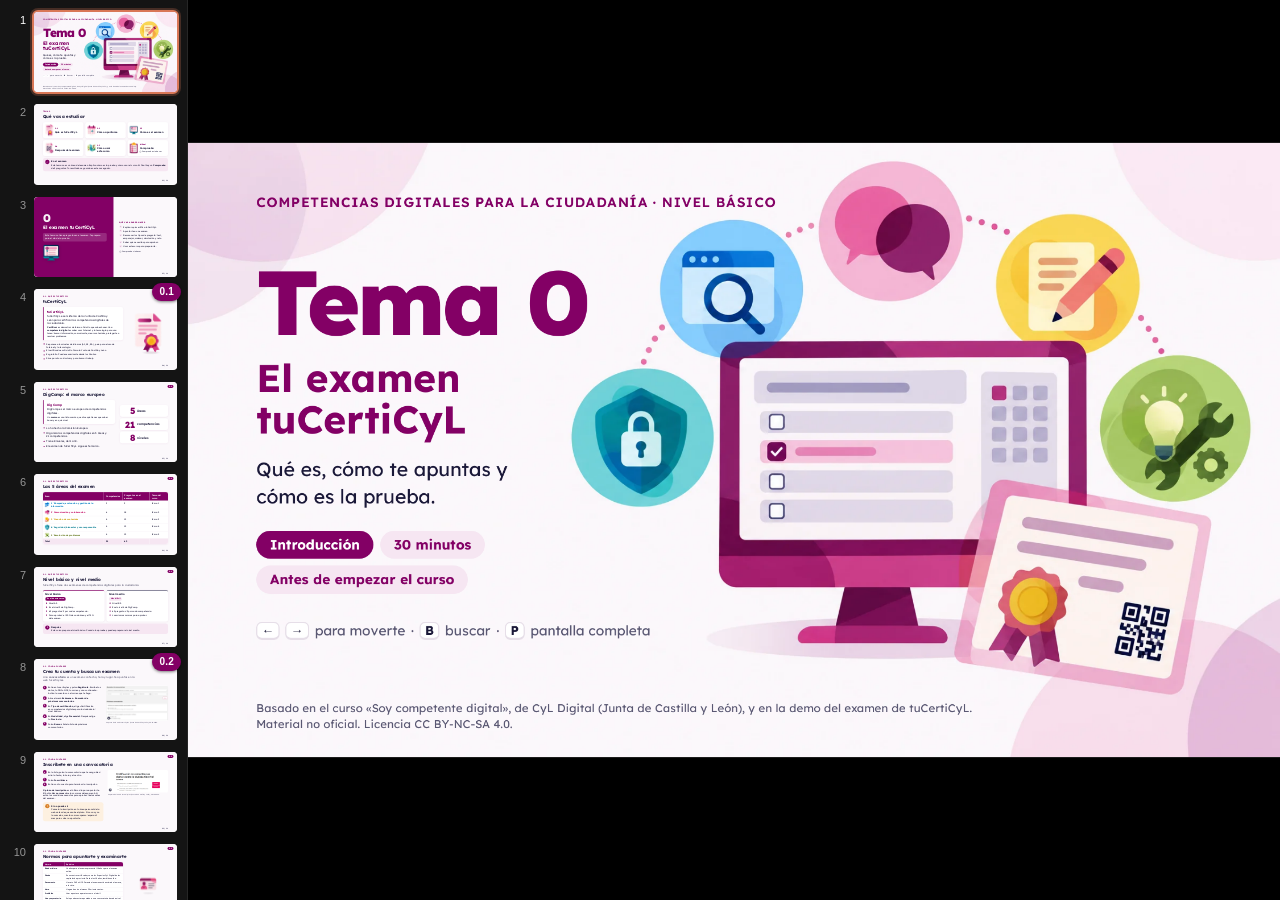
==== commit 4077b3db: "Tema 0: normas de la convocatoria y vídeo oficial de CyL Digital sobre el examen" ====
--- a/tema0/index.html
+++ b/tema0/index.html
@@ -219,7 +219,7 @@
           <li>Pulsa <b>Inscribirme</b>.</li>
           <li>Entra con tu cuenta para terminar la inscripción.</li>
         </ol>
-        <p class="peq">El <b>plazo de inscripción</b> es el último día para apuntarte. El botón <b>Ver normas</b> abre las normas del examen.</p>
+        <p class="peq">El <b>plazo de inscripción</b> es el último día para apuntarte. El botón <b>Ver normas</b> abre las normas del examen. Ahí están las condiciones exactas para aprobar: léelas antes del examen.</p>
         <div class="caja aviso"><span class="tt">Si no puedes ir</span>Cancela la inscripción en tu área personal de la web antes de que acabe el plazo. Si no vas y no la cancelas, cuenta como suspenso: esperas 1 mes para volver a apuntarte.</div>
       </div>
       <div>
@@ -575,6 +575,7 @@
   <div class="cuerpo" style="gap:36px">
     <div class="tarjeta t0-fin"><h3>Tema 0</h3><p>El examen tuCertiCyL</p><span class="estado-comp" data-comp="0"></span></div>
     <p>Ya sabes cómo es el examen. Ahora empieza a prepararlo con el tema 1: Buscar y gestionar información.</p>
+    <p class="peq">Para repasar, mira el vídeo de CyL Digital <a href="https://www.youtube.com/watch?v=0bdkbFaKrXg" target="_blank" rel="noopener" style="color:var(--amarillo)">«Conoce cómo es el examen para acreditar tus competencias digitales»</a> (5 minutos).</p>
     <div class="botones"><a class="btn t0-btn-tema" href="../tema1/">Ir al tema 1</a><a class="btn sec" href="../">Portada del curso</a><a class="btn sec" href="#c01">Volver al principio del tema</a></div>
     <p class="peq" style="opacity:.85;margin-top:auto">Basado en el curso «Soy competente digital», de CyL Digital (Junta de Castilla y León): Creative Commons, uso no comercial, citando la fuente. Usa la demo y la web de tuCertiCyL (Junta de Castilla y León) sin fines comerciales, citando la fuente: pantallas de las preguntas 1, 9, 10 y 13 y de los resultados de la demo. Curso: CC BY-NC-SA 4.0.</p>
   </div>
